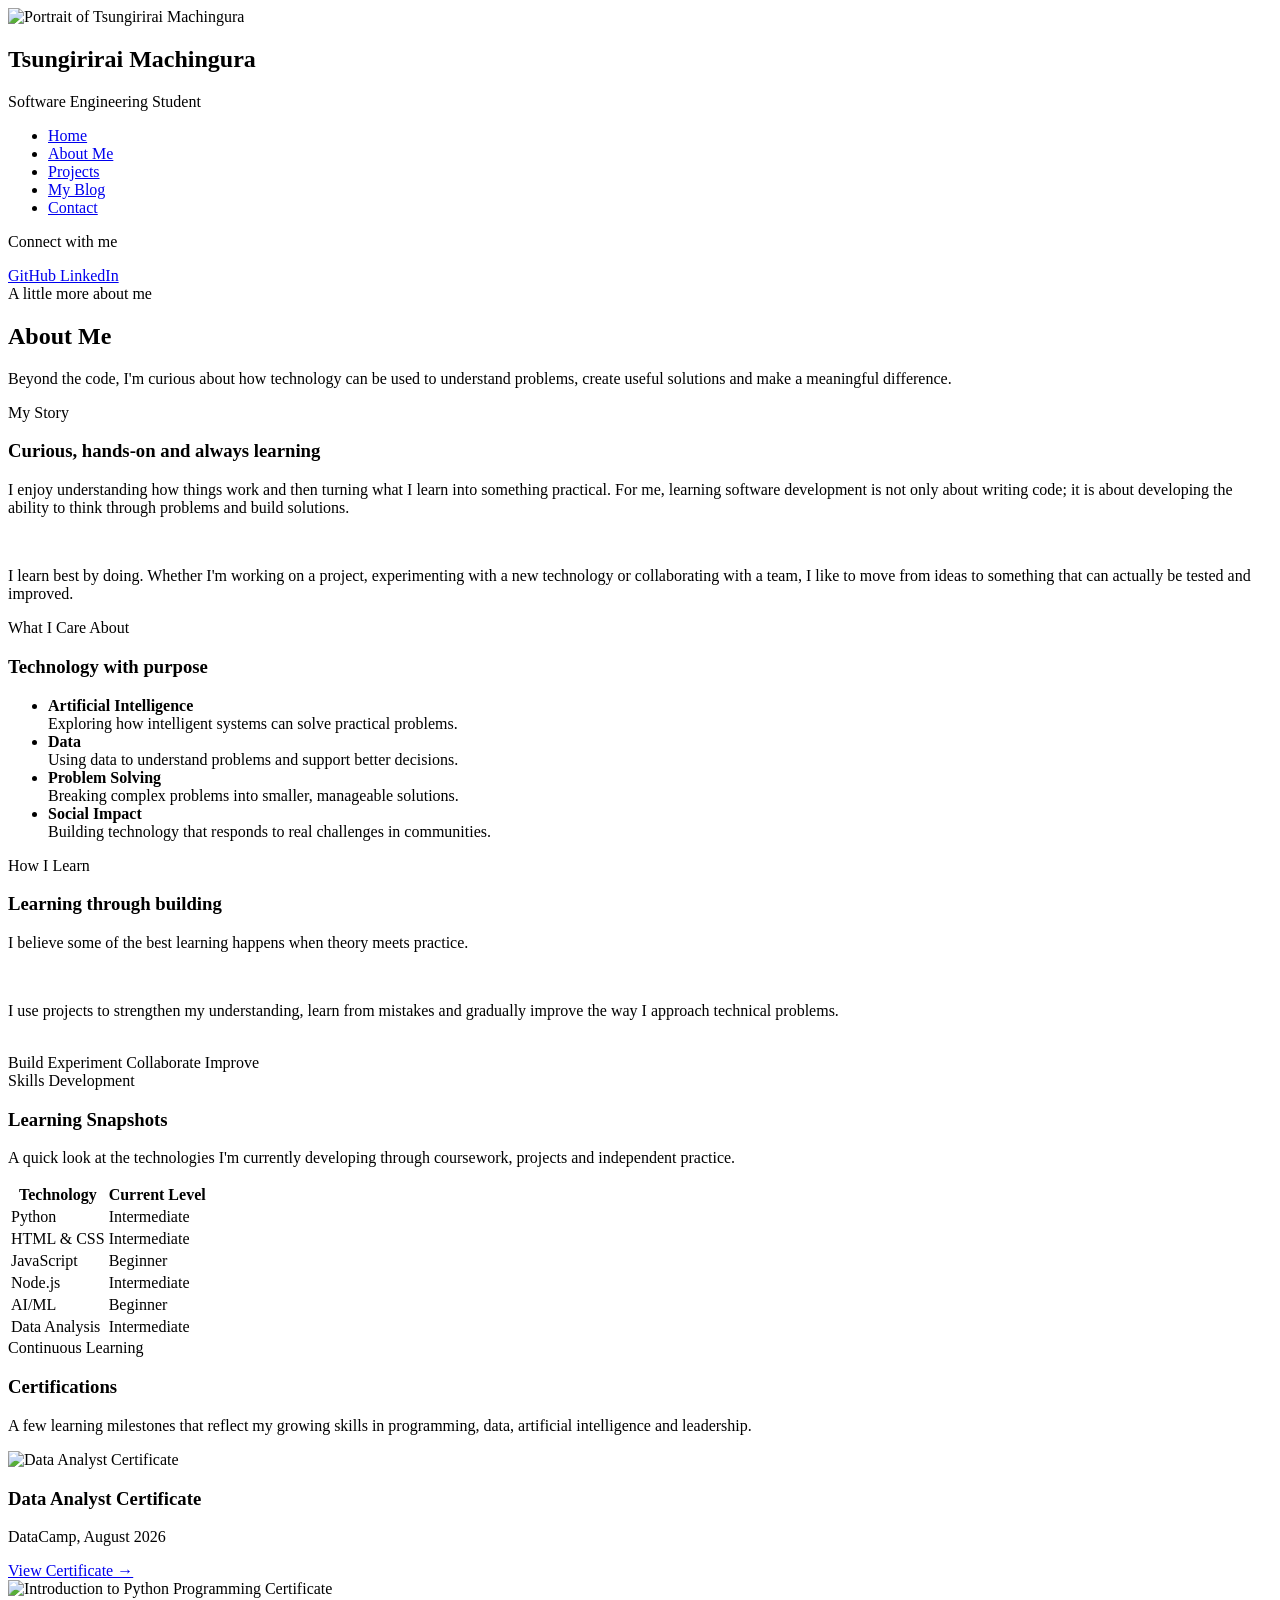
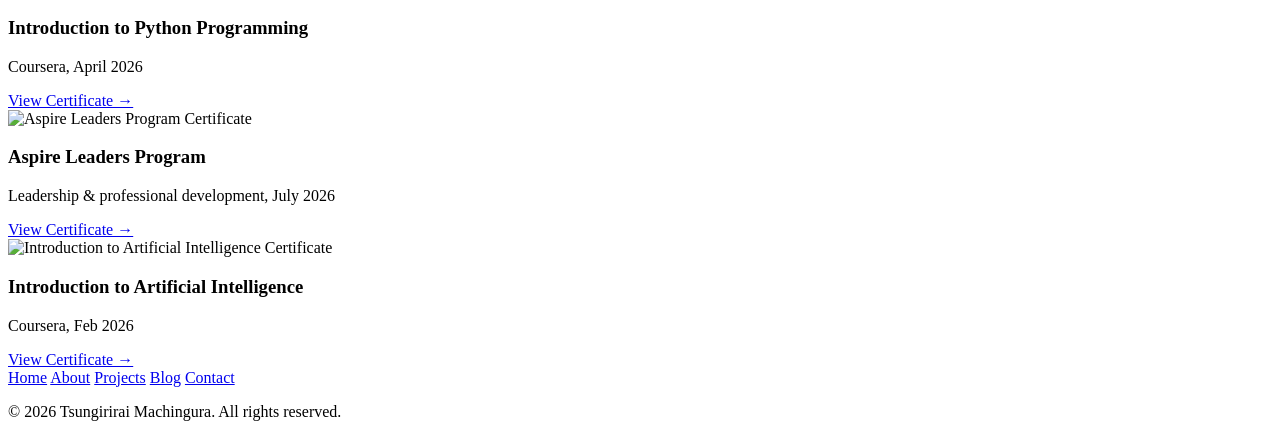
==== about.html @ 03c9eb41 "Add about page with skills and certifications" ====
<!DOCTYPE html>
<html lang="en">

<head>
    <meta charset="UTF-8">
    <meta name="viewport" content="width=device-width, initial-scale=1.0">

    <title>About Me | Tsungirirai Machingura</title>

    <link rel="stylesheet" href="styles.css">
</head>

<body>

    <div class="site-wrapper">

        <!-- ==============================
             SIDEBAR
             ============================== -->

        <aside class="sidebar">

            <div class="sidebar-profile">

                <img
                    src="my-pic.png"
                    alt="Portrait of Tsungirirai Machingura"
                    class="profile-image"
                >

                <h1>Tsungirirai Machingura</h1>

                <p>Software Engineering Student</p>

            </div>


            <nav class="sidebar-nav" aria-label="Main navigation">

                <ul>

                    <li>
                        <a href="index.html">
                            Home
                        </a>
                    </li>

                    <li>
                        <a href="about.html" class="active">
                            About Me
                        </a>
                    </li>

                    <li>
                        <a href="projects.html">
                            Projects
                        </a>
                    </li>

                    <li>
                        <a href="blog.html">
                            My Blog
                        </a>
                    </li>

                    <li>
                        <a href="contact.html">
                            Contact
                        </a>
                    </li>

                </ul>

            </nav>


            <div class="sidebar-social">

                <p>Connect with me</p>

                <div class="sidebar-social-links">

                    <a
                        href="https://github.com/tmachingur-code"
                        target="_blank"
                        rel="noopener noreferrer"
                    >
                        GitHub
                    </a>

                    <a
                        href="https://linkedin.com/in/tsungi"
                        target="_blank"
                        rel="noopener noreferrer"
                    >
                        LinkedIn
                    </a>

                </div>

            </div>

        </aside>


        <!-- ==============================
             MAIN CONTENT
             ============================== -->

        <main class="main-content">


            <!-- Page Header -->

            <header class="page-header">

                <span class="eyebrow">
                    A little more about me
                </span>

                <h2>
                    About Me
                </h2>

                <p>
                    Beyond the code, I'm curious about how technology can
                    be used to understand problems, create useful solutions
                    and make a meaningful difference.
                </p>

            </header>


            <!-- ==============================
                 MY STORY
                 ============================== -->

            <section class="card">

                <span class="eyebrow">
                    My Story
                </span>

                <h3>
                    Curious, hands-on and always learning
                </h3>

                <p>
                    I enjoy understanding how things work and then turning
                    what I learn into something practical. For me, learning
                    software development is not only about writing code;
                    it is about developing the ability to think through
                    problems and build solutions.
                </p>

                <br>

                <p>
                    I learn best by doing. Whether I'm working on a project,
                    experimenting with a new technology or collaborating with
                    a team, I like to move from ideas to something that can
                    actually be tested and improved.
                </p>

            </section>


            <!-- ==============================
                 WHAT I CARE ABOUT
                 ============================== -->

            <section class="about-grid">

                <article class="card">

                    <span class="eyebrow">
                        What I Care About
                    </span>

                    <h3>
                        Technology with purpose
                    </h3>

                    <ul class="info-list">

                        <li>
                            <strong>Artificial Intelligence</strong><br>
                            Exploring how intelligent systems can solve
                            practical problems.
                        </li>

                        <li>
                            <strong>Data</strong><br>
                            Using data to understand problems and support
                            better decisions.
                        </li>

                        <li>
                            <strong>Problem Solving</strong><br>
                            Breaking complex problems into smaller,
                            manageable solutions.
                        </li>

                        <li>
                            <strong>Social Impact</strong><br>
                            Building technology that responds to real
                            challenges in communities.
                        </li>

                    </ul>

                </article>


                <article class="card">

                    <span class="eyebrow">
                        How I Learn
                    </span>

                    <h3>
                        Learning through building
                    </h3>

                    <p>
                        I believe some of the best learning happens when
                        theory meets practice.
                    </p>

                    <br>

                    <p>
                        I use projects to strengthen my understanding,
                        learn from mistakes and gradually improve the way
                        I approach technical problems.
                    </p>

                    <br>

                    <div class="tags">

                        <span class="tag">Build</span>

                        <span class="tag">Experiment</span>

                        <span class="tag">Collaborate</span>

                        <span class="tag">Improve</span>

                    </div>

                </article>

            </section>


            <!-- ==============================
                 LEARNING SNAPSHOTS
                 ============================== -->

            <section class="card">

                <span class="eyebrow">
                    Skills Development
                </span>

                <h3>
                    Learning Snapshots
                </h3>

                <p>
                    A quick look at the technologies I'm currently developing
                    through coursework, projects and independent practice.
                </p>


                <div class="table-container">

                    <table class="learning-table">

                        <thead>

                            <tr>
                                <th>Technology</th>
                                <th>Current Level</th>
                            </tr>

                        </thead>

                        <tbody>

                            <tr>
                                <td>Python</td>
                                <td>Intermediate</td>
                            </tr>

                            <tr>
                                <td>HTML &amp; CSS</td>
                                <td>Intermediate</td>
                            </tr>

                            <tr>
                                <td>JavaScript</td>
                                <td>Beginner</td>
                            </tr>

                            <tr>
                                <td>Node.js</td>
                                <td>Intermediate</td>
                            </tr>

                            <tr>
                                <td>AI/ML</td>
                                <td>Beginner</td>
                            </tr>

                            <tr>
                                <td>Data Analysis</td>
                                <td>Intermediate</td>
                            </tr>

                        </tbody>

                    </table>

                </div>

            </section>


        <!-- ==============================
     CERTIFICATIONS
     ============================== -->

<section class="card">

    <span class="eyebrow">
        Continuous Learning
    </span>

    <h3>
        Certifications
    </h3>

    <p>
        A few learning milestones that reflect my growing skills in
        programming, data, artificial intelligence and leadership.
    </p>


    <div class="certifications-grid">

        <!-- Data Analyst -->

        <article class="certificate-card">

            <img
                src="Data Analyst Certificate.png"
                alt="Data Analyst Certificate"
            >

            <h3>
                Data Analyst Certificate

            </h3>

            <p>
                DataCamp, August 2026
            </p>

            <a
                href="https://www.datacamp.com/certificate/DA0021271929819"
                target="_blank"
                rel="noopener noreferrer"
                class="read-more"
            >
                View Certificate →
            </a>

        </article>


        <!-- Introduction to Python -->

        <article class="certificate-card">

            <img
                src="Introduction to Python Programming Certificate.jpeg"
                alt="Introduction to Python Programming Certificate"
            >

            <h3>
                Introduction to Python Programming
            </h3>

            <p>
                Coursera, April 2026
            </p>

            <a
                href="https://www.coursera.org/account/accomplishments/verify/ULHVBIJPBV5K"
                target="_blank"
                rel="noopener noreferrer"
                class="read-more"
            >
                View Certificate →
            </a>

        </article>


        <!-- Aspire Leaders -->

        <article class="certificate-card">

            <img
                src="Aspires Program.png"
                alt="Aspire Leaders Program Certificate"
            >

            <h3>
                Aspire Leaders Program
            </h3>

            <p>
                Leadership & professional development, July 2026
            </p>

            <a
                href="https://engage.aspireleaders.org/share/certificate/did:rcw:d58cf51b-48fa-4546-bd51-7299dd42c389"
                target="_blank"
                rel="noopener noreferrer"
                class="read-more"
            >
                View Certificate →
            </a>

        </article>


        <!-- Introduction to AI -->

        <article class="certificate-card">

            <img
                src="Intro to AI.jpeg"
                alt="Introduction to Artificial Intelligence Certificate"
            >

            <h3>
                Introduction to Artificial Intelligence
            </h3>

            <p>
                Coursera, Feb 2026
            </p>

            <a
                href="https://www.coursera.org/account/accomplishments/verify/JUAE1TQKETU9"
                target="_blank"
                rel="noopener noreferrer"
                class="read-more"
            >
                View Certificate →
            </a>

        </article>

    </div>

</section>


            <!-- ==============================
                 FOOTER
                 ============================== -->

            <footer class="footer">

                <div class="footer-links">

                    <a href="index.html">Home</a>

                    <a href="about.html">About</a>

                    <a href="projects.html">Projects</a>

                    <a href="blog.html">Blog</a>

                    <a href="contact.html">Contact</a>

                </div>

                <p>
                    &copy; 2026 Tsungirirai Machingura.
                    All rights reserved.
                </p>

            </footer>

        </main>

    </div>

</body>

</html>
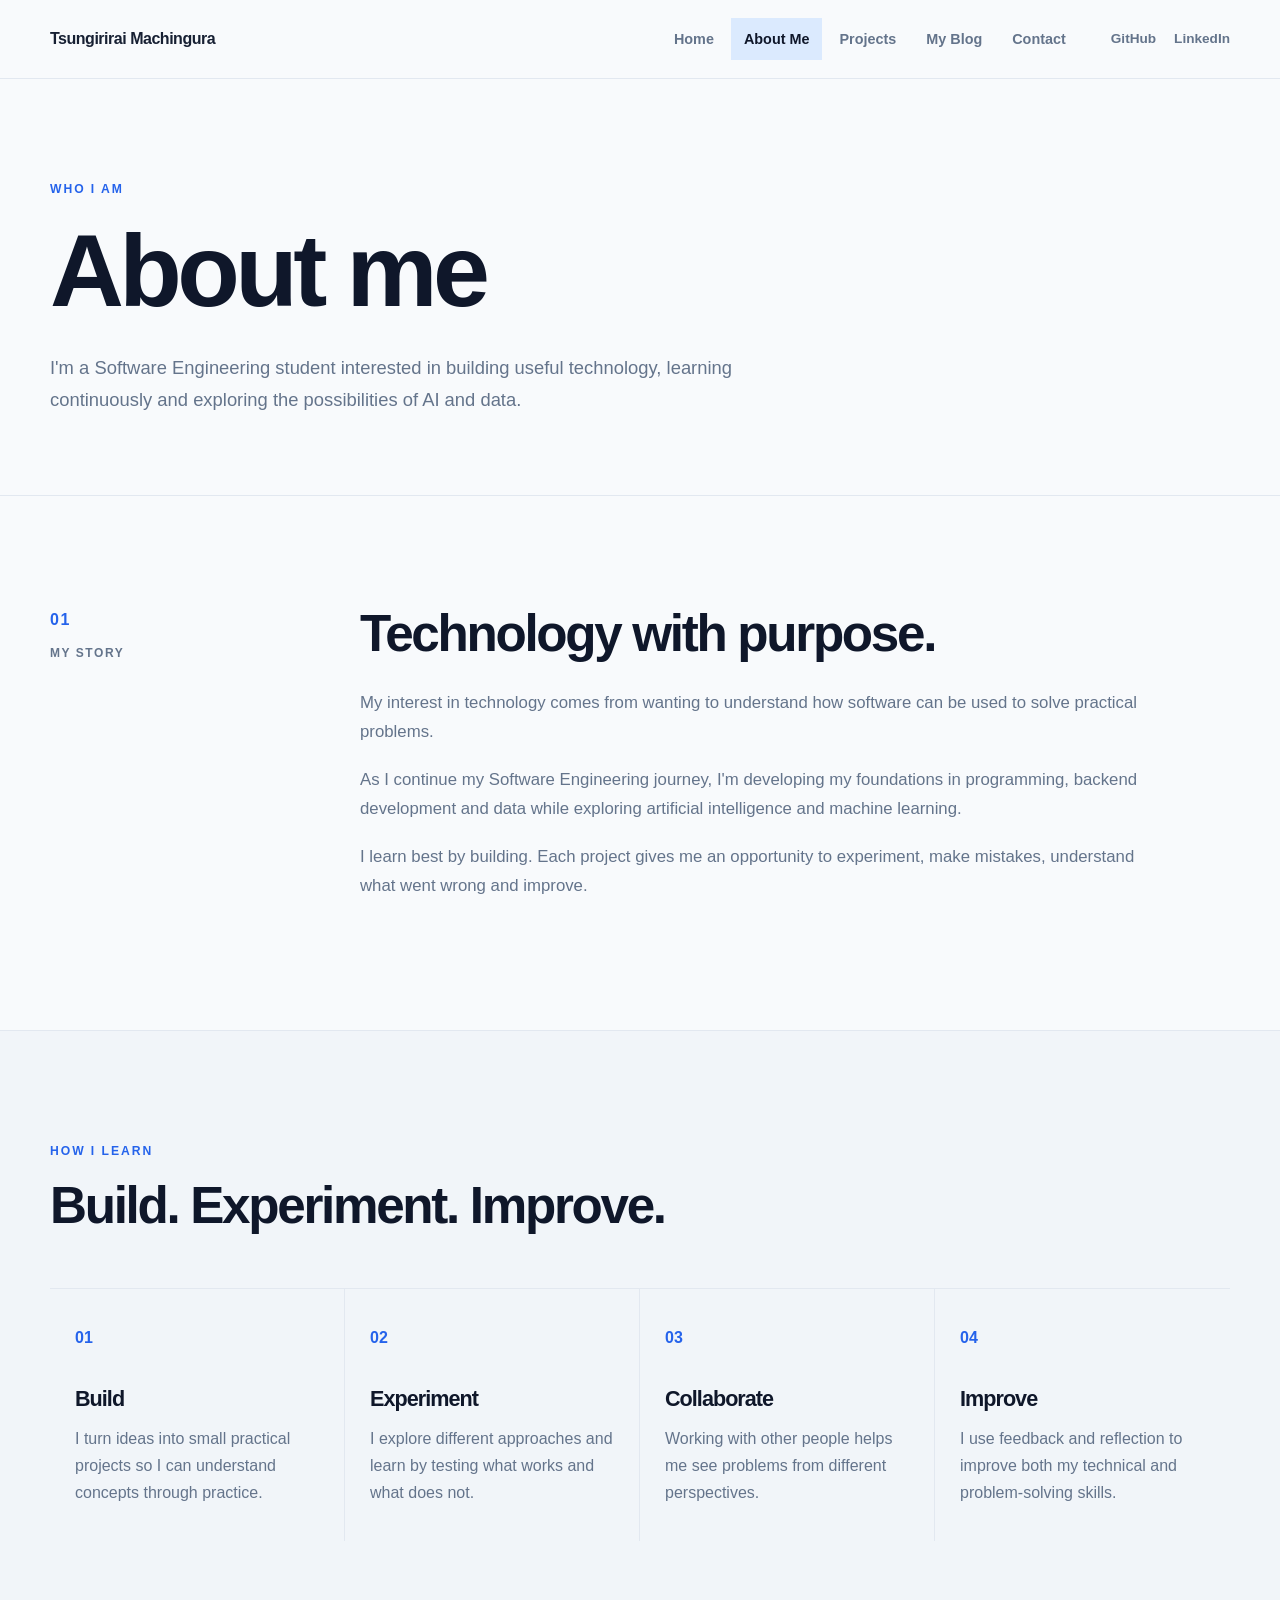
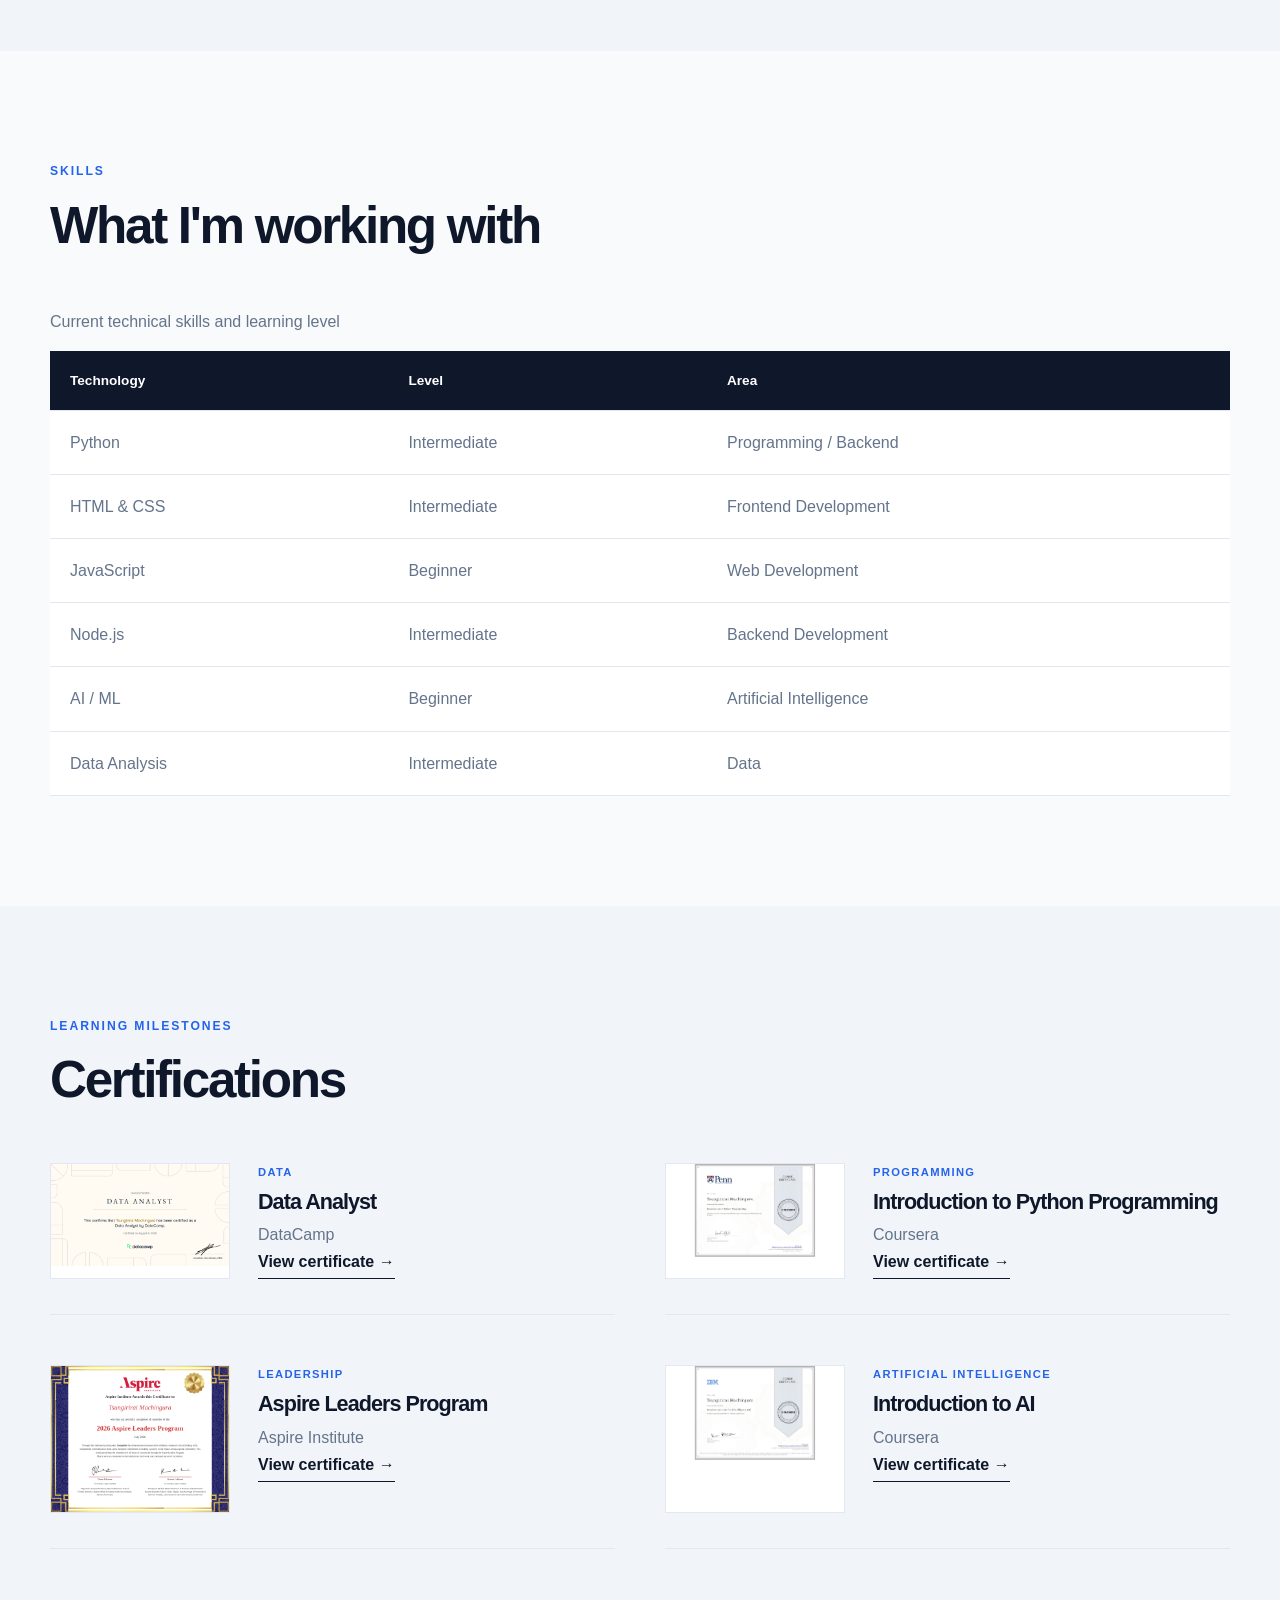
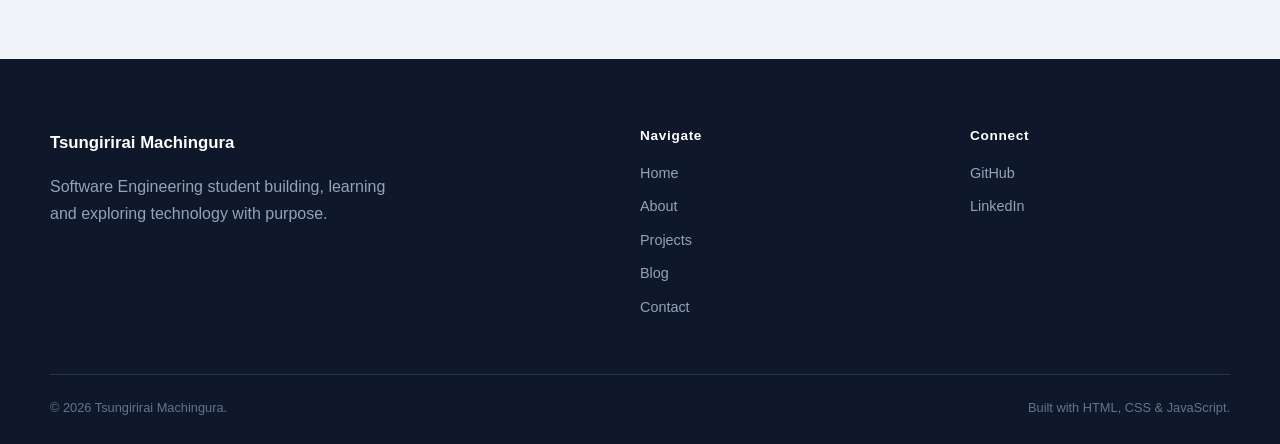
==== commit 54b953b9: "Polish portfolio design and user experience" ====
--- a/about.html
+++ b/about.html
@@ -1,84 +1,573 @@
 <!DOCTYPE html>
 <html lang="en">
-
 <head>
+
     <meta charset="UTF-8">
-    <meta name="viewport" content="width=device-width, initial-scale=1.0">
+
+    <meta
+        name="viewport"
+        content="width=device-width, initial-scale=1.0"
+    >
+
+    <meta
+        name="description"
+        content="Learn about Tsungirirai Machingura, his software engineering journey, skills, interests and certifications."
+    >
 
     <title>About Me | Tsungirirai Machingura</title>
 
     <link rel="stylesheet" href="styles.css">
+    <script src="script.js" defer></script>
+
 </head>
 
 <body>
 
-    <div class="site-wrapper">
-
-        <!-- ==============================
-             SIDEBAR
-             ============================== -->
-
-        <aside class="sidebar">
-
-            <div class="sidebar-profile">
-
-                <img
-                    src="my-pic.png"
-                    alt="Portrait of Tsungirirai Machingura"
-                    class="profile-image"
+    <a class="skip-link" href="#main-content">
+        Skip to content
+    </a>
+
+
+    <header class="site-header">
+
+        <div class="nav-container">
+
+            <a class="brand" href="index.html">
+                Tsungirirai Machingura
+            </a>
+
+            <button
+                class="nav-toggle"
+                type="button"
+                aria-label="Open navigation"
+                aria-expanded="false"
+                aria-controls="main-nav"
+            >
+                <span></span>
+                <span></span>
+                <span></span>
+            </button>
+
+            <nav class="main-nav" id="main-nav">
+
+                <a href="index.html">Home</a>
+
+                <a
+                    class="active"
+                    href="about.html"
+                    aria-current="page"
                 >
-
-                <h1>Tsungirirai Machingura</h1>
-
-                <p>Software Engineering Student</p>
-
-            </div>
-
-
-            <nav class="sidebar-nav" aria-label="Main navigation">
-
-                <ul>
-
-                    <li>
-                        <a href="index.html">
-                            Home
-                        </a>
-                    </li>
-
-                    <li>
-                        <a href="about.html" class="active">
-                            About Me
-                        </a>
-                    </li>
-
-                    <li>
-                        <a href="projects.html">
-                            Projects
-                        </a>
-                    </li>
-
-                    <li>
-                        <a href="blog.html">
-                            My Blog
-                        </a>
-                    </li>
-
-                    <li>
-                        <a href="contact.html">
-                            Contact
-                        </a>
-                    </li>
-
-                </ul>
+                    About Me
+                </a>
+
+                <a href="projects.html">Projects</a>
+
+                <a href="blog.html">My Blog</a>
+
+                <a href="contact.html">Contact</a>
 
             </nav>
 
-
-            <div class="sidebar-social">
-
-                <p>Connect with me</p>
-
-                <div class="sidebar-social-links">
+            <div class="social-nav">
+
+                <a
+                    href="https://github.com/tmachingur-code"
+                    target="_blank"
+                    rel="noopener noreferrer"
+                >
+                    GitHub
+                </a>
+
+                <a
+                    href="https://linkedin.com/in/tsungi"
+                    target="_blank"
+                    rel="noopener noreferrer"
+                >
+                    LinkedIn
+                </a>
+
+            </div>
+
+        </div>
+
+    </header>
+
+
+    <main id="main-content">
+
+
+        <section class="page-hero">
+
+            <div class="section-container">
+
+                <p class="eyebrow">
+                    WHO I AM
+                </p>
+
+                <h1>
+                    About me
+                </h1>
+
+                <p class="page-intro">
+                    I'm a Software Engineering student interested in
+                    building useful technology, learning continuously
+                    and exploring the possibilities of AI and data.
+                </p>
+
+            </div>
+
+        </section>
+
+
+        <section class="story-section">
+
+            <div class="section-container two-column">
+
+                <div class="section-label reveal">
+                    <span>01</span>
+                    MY STORY
+                </div>
+
+                <div class="story-content reveal">
+
+                    <h2>
+                        Technology with purpose.
+                    </h2>
+
+                    <p>
+                        My interest in technology comes from wanting to
+                        understand how software can be used to solve
+                        practical problems.
+                    </p>
+
+                    <p>
+                        As I continue my Software Engineering journey,
+                        I'm developing my foundations in programming,
+                        backend development and data while exploring
+                        artificial intelligence and machine learning.
+                    </p>
+
+                    <p>
+                        I learn best by building. Each project gives me
+                        an opportunity to experiment, make mistakes,
+                        understand what went wrong and improve.
+                    </p>
+
+                </div>
+
+            </div>
+
+        </section>
+
+
+        <section class="learning-section">
+
+            <div class="section-container">
+
+                <div class="section-heading reveal">
+
+                    <div>
+
+                        <p class="eyebrow">
+                            HOW I LEARN
+                        </p>
+
+                        <h2>
+                            Build. Experiment. Improve.
+                        </h2>
+
+                    </div>
+
+                </div>
+
+
+                <div class="learning-grid">
+
+                    <article class="learning-item reveal">
+
+                        <span>01</span>
+
+                        <h3>
+                            Build
+                        </h3>
+
+                        <p>
+                            I turn ideas into small practical projects
+                            so I can understand concepts through practice.
+                        </p>
+
+                    </article>
+
+
+                    <article class="learning-item reveal">
+
+                        <span>02</span>
+
+                        <h3>
+                            Experiment
+                        </h3>
+
+                        <p>
+                            I explore different approaches and learn
+                            by testing what works and what does not.
+                        </p>
+
+                    </article>
+
+
+                    <article class="learning-item reveal">
+
+                        <span>03</span>
+
+                        <h3>
+                            Collaborate
+                        </h3>
+
+                        <p>
+                            Working with other people helps me see
+                            problems from different perspectives.
+                        </p>
+
+                    </article>
+
+
+                    <article class="learning-item reveal">
+
+                        <span>04</span>
+
+                        <h3>
+                            Improve
+                        </h3>
+
+                        <p>
+                            I use feedback and reflection to improve
+                            both my technical and problem-solving skills.
+                        </p>
+
+                    </article>
+
+                </div>
+
+            </div>
+
+        </section>
+
+
+        <section class="skills-section">
+
+            <div class="section-container">
+
+                <div class="section-heading reveal">
+
+                    <div>
+
+                        <p class="eyebrow">
+                            SKILLS
+                        </p>
+
+                        <h2>
+                            What I'm working with
+                        </h2>
+
+                    </div>
+
+                </div>
+
+
+                <div class="skills-table-wrapper reveal">
+
+                    <table>
+
+                        <caption>
+                            Current technical skills and learning level
+                        </caption>
+
+                        <thead>
+
+                            <tr>
+                                <th scope="col">Technology</th>
+                                <th scope="col">Level</th>
+                                <th scope="col">Area</th>
+                            </tr>
+
+                        </thead>
+
+                        <tbody>
+
+                            <tr>
+                                <td>Python</td>
+                                <td>Intermediate</td>
+                                <td>Programming / Backend</td>
+                            </tr>
+
+                            <tr>
+                                <td>HTML &amp; CSS</td>
+                                <td>Intermediate</td>
+                                <td>Frontend Development</td>
+                            </tr>
+
+                            <tr>
+                                <td>JavaScript</td>
+                                <td>Beginner</td>
+                                <td>Web Development</td>
+                            </tr>
+
+                            <tr>
+                                <td>Node.js</td>
+                                <td>Intermediate</td>
+                                <td>Backend Development</td>
+                            </tr>
+
+                            <tr>
+                                <td>AI / ML</td>
+                                <td>Beginner</td>
+                                <td>Artificial Intelligence</td>
+                            </tr>
+
+                            <tr>
+                                <td>Data Analysis</td>
+                                <td>Intermediate</td>
+                                <td>Data</td>
+                            </tr>
+
+                        </tbody>
+
+                    </table>
+
+                </div>
+
+            </div>
+
+        </section>
+
+
+        <section class="certifications-section">
+
+            <div class="section-container">
+
+                <div class="section-heading reveal">
+
+                    <div>
+
+                        <p class="eyebrow">
+                            LEARNING MILESTONES
+                        </p>
+
+                        <h2>
+                            Certifications
+                        </h2>
+
+                    </div>
+
+                </div>
+
+
+                <div class="certifications-grid">
+
+
+                    <article class="certificate-item reveal">
+
+                        <div class="certificate-image">
+
+                            <img
+                                src="Data Analyst Certificate.png"
+                                alt="Data Analyst certificate"
+                                loading="lazy"
+                            >
+
+                        </div>
+
+                        <div class="certificate-content">
+
+                            <p class="certificate-type">
+                                DATA
+                            </p>
+
+                            <h3>
+                                Data Analyst
+                            </h3>
+
+                            <p>
+                                DataCamp
+                            </p>
+
+                            <a
+                                href="https://www.datacamp.com/certificate/DA0021271929819"
+                                target="_blank"
+                                rel="noopener noreferrer"
+                                class="text-link"
+                            >
+                                View certificate →
+                            </a>
+
+                        </div>
+
+                    </article>
+
+
+                    <article class="certificate-item reveal">
+
+                        <div class="certificate-image">
+
+                            <img
+                                src="Introduction to Python Programming Certificate.jpeg"
+                                alt="Introduction to Python Programming certificate"
+                                loading="lazy"
+                            >
+
+                        </div>
+
+                        <div class="certificate-content">
+
+                            <p class="certificate-type">
+                                PROGRAMMING
+                            </p>
+
+                            <h3>
+                                Introduction to Python Programming
+                            </h3>
+
+                            <p>
+                                Coursera
+                            </p>
+
+                            <a
+                                href="https://www.coursera.org/account/accomplishments/verify/ULHVBIJPBV5K"
+                                target="_blank"
+                                rel="noopener noreferrer"
+                                class="text-link"
+                            >
+                                View certificate →
+                            </a>
+
+                        </div>
+
+                    </article>
+
+
+                    <article class="certificate-item reveal">
+
+                        <div class="certificate-image">
+
+                            <img
+                                src="Aspires Program.png"
+                                alt="Aspire Leaders Program certificate"
+                                loading="lazy"
+                            >
+
+                        </div>
+
+                        <div class="certificate-content">
+
+                            <p class="certificate-type">
+                                LEADERSHIP
+                            </p>
+
+                            <h3>
+                                Aspire Leaders Program
+                            </h3>
+
+                            <p>
+                                Aspire Institute
+                            </p>
+
+                            <a
+                                href="https://engage.aspireleaders.org/share/certificate/did:rcw:d58cf51b-48fa-4546-bd51-7299dd42c389"
+                                target="_blank"
+                                rel="noopener noreferrer"
+                                class="text-link"
+                            >
+                                View certificate →
+                            </a>
+
+                        </div>
+
+                    </article>
+
+
+                    <article class="certificate-item reveal">
+
+                        <div class="certificate-image">
+
+                            <img
+                                src="Intro to AI.jpeg"
+                                alt="Introduction to Artificial Intelligence certificate"
+                                loading="lazy"
+                            >
+
+                        </div>
+
+                        <div class="certificate-content">
+
+                            <p class="certificate-type">
+                                ARTIFICIAL INTELLIGENCE
+                            </p>
+
+                            <h3>
+                                Introduction to AI
+                            </h3>
+
+                            <p>
+                                Coursera
+                            </p>
+
+                            <a
+                                href="https://www.coursera.org/account/accomplishments/verify/JUAE1TQKETU9"
+                                target="_blank"
+                                rel="noopener noreferrer"
+                                class="text-link"
+                            >
+                                View certificate →
+                            </a>
+
+                        </div>
+
+                    </article>
+
+                </div>
+
+            </div>
+
+        </section>
+
+
+    </main>
+
+
+    <footer class="site-footer">
+
+        <div class="footer-container">
+
+            <div class="footer-main">
+
+                <div>
+
+                    <a class="footer-brand" href="index.html">
+                        Tsungirirai Machingura
+                    </a>
+
+                    <p>
+                        Software Engineering student building,
+                        learning and exploring technology with purpose.
+                    </p>
+
+                </div>
+
+                <div class="footer-column">
+
+                    <h3>Navigate</h3>
+
+                    <a href="index.html">Home</a>
+                    <a href="about.html">About</a>
+                    <a href="projects.html">Projects</a>
+                    <a href="blog.html">Blog</a>
+                    <a href="contact.html">Contact</a>
+
+                </div>
+
+                <div class="footer-column">
+
+                    <h3>Connect</h3>
 
                     <a
                         href="https://github.com/tmachingur-code"
@@ -100,408 +589,22 @@
 
             </div>
 
-        </aside>
-
-
-        <!-- ==============================
-             MAIN CONTENT
-             ============================== -->
-
-        <main class="main-content">
-
-
-            <!-- Page Header -->
-
-            <header class="page-header">
-
-                <span class="eyebrow">
-                    A little more about me
-                </span>
-
-                <h2>
-                    About Me
-                </h2>
+            <div class="footer-bottom">
 
                 <p>
-                    Beyond the code, I'm curious about how technology can
-                    be used to understand problems, create useful solutions
-                    and make a meaningful difference.
+                    &copy; <span class="current-year"></span>
+                    Tsungirirai Machingura.
                 </p>
 
-            </header>
-
-
-            <!-- ==============================
-                 MY STORY
-                 ============================== -->
-
-            <section class="card">
-
-                <span class="eyebrow">
-                    My Story
-                </span>
-
-                <h3>
-                    Curious, hands-on and always learning
-                </h3>
-
                 <p>
-                    I enjoy understanding how things work and then turning
-                    what I learn into something practical. For me, learning
-                    software development is not only about writing code;
-                    it is about developing the ability to think through
-                    problems and build solutions.
+                    Built with HTML, CSS &amp; JavaScript.
                 </p>
 
-                <br>
-
-                <p>
-                    I learn best by doing. Whether I'm working on a project,
-                    experimenting with a new technology or collaborating with
-                    a team, I like to move from ideas to something that can
-                    actually be tested and improved.
-                </p>
-
-            </section>
-
-
-            <!-- ==============================
-                 WHAT I CARE ABOUT
-                 ============================== -->
-
-            <section class="about-grid">
-
-                <article class="card">
-
-                    <span class="eyebrow">
-                        What I Care About
-                    </span>
-
-                    <h3>
-                        Technology with purpose
-                    </h3>
-
-                    <ul class="info-list">
-
-                        <li>
-                            <strong>Artificial Intelligence</strong><br>
-                            Exploring how intelligent systems can solve
-                            practical problems.
-                        </li>
-
-                        <li>
-                            <strong>Data</strong><br>
-                            Using data to understand problems and support
-                            better decisions.
-                        </li>
-
-                        <li>
-                            <strong>Problem Solving</strong><br>
-                            Breaking complex problems into smaller,
-                            manageable solutions.
-                        </li>
-
-                        <li>
-                            <strong>Social Impact</strong><br>
-                            Building technology that responds to real
-                            challenges in communities.
-                        </li>
-
-                    </ul>
-
-                </article>
-
-
-                <article class="card">
-
-                    <span class="eyebrow">
-                        How I Learn
-                    </span>
-
-                    <h3>
-                        Learning through building
-                    </h3>
-
-                    <p>
-                        I believe some of the best learning happens when
-                        theory meets practice.
-                    </p>
-
-                    <br>
-
-                    <p>
-                        I use projects to strengthen my understanding,
-                        learn from mistakes and gradually improve the way
-                        I approach technical problems.
-                    </p>
-
-                    <br>
-
-                    <div class="tags">
-
-                        <span class="tag">Build</span>
-
-                        <span class="tag">Experiment</span>
-
-                        <span class="tag">Collaborate</span>
-
-                        <span class="tag">Improve</span>
-
-                    </div>
-
-                </article>
-
-            </section>
-
-
-            <!-- ==============================
-                 LEARNING SNAPSHOTS
-                 ============================== -->
-
-            <section class="card">
-
-                <span class="eyebrow">
-                    Skills Development
-                </span>
-
-                <h3>
-                    Learning Snapshots
-                </h3>
-
-                <p>
-                    A quick look at the technologies I'm currently developing
-                    through coursework, projects and independent practice.
-                </p>
-
-
-                <div class="table-container">
-
-                    <table class="learning-table">
-
-                        <thead>
-
-                            <tr>
-                                <th>Technology</th>
-                                <th>Current Level</th>
-                            </tr>
-
-                        </thead>
-
-                        <tbody>
-
-                            <tr>
-                                <td>Python</td>
-                                <td>Intermediate</td>
-                            </tr>
-
-                            <tr>
-                                <td>HTML &amp; CSS</td>
-                                <td>Intermediate</td>
-                            </tr>
-
-                            <tr>
-                                <td>JavaScript</td>
-                                <td>Beginner</td>
-                            </tr>
-
-                            <tr>
-                                <td>Node.js</td>
-                                <td>Intermediate</td>
-                            </tr>
-
-                            <tr>
-                                <td>AI/ML</td>
-                                <td>Beginner</td>
-                            </tr>
-
-                            <tr>
-                                <td>Data Analysis</td>
-                                <td>Intermediate</td>
-                            </tr>
-
-                        </tbody>
-
-                    </table>
-
-                </div>
-
-            </section>
-
-
-        <!-- ==============================
-     CERTIFICATIONS
-     ============================== -->
-
-<section class="card">
-
-    <span class="eyebrow">
-        Continuous Learning
-    </span>
-
-    <h3>
-        Certifications
-    </h3>
-
-    <p>
-        A few learning milestones that reflect my growing skills in
-        programming, data, artificial intelligence and leadership.
-    </p>
-
-
-    <div class="certifications-grid">
-
-        <!-- Data Analyst -->
-
-        <article class="certificate-card">
-
-            <img
-                src="Data Analyst Certificate.png"
-                alt="Data Analyst Certificate"
-            >
-
-            <h3>
-                Data Analyst Certificate
-
-            </h3>
-
-            <p>
-                DataCamp, August 2026
-            </p>
-
-            <a
-                href="https://www.datacamp.com/certificate/DA0021271929819"
-                target="_blank"
-                rel="noopener noreferrer"
-                class="read-more"
-            >
-                View Certificate →
-            </a>
-
-        </article>
-
-
-        <!-- Introduction to Python -->
-
-        <article class="certificate-card">
-
-            <img
-                src="Introduction to Python Programming Certificate.jpeg"
-                alt="Introduction to Python Programming Certificate"
-            >
-
-            <h3>
-                Introduction to Python Programming
-            </h3>
-
-            <p>
-                Coursera, April 2026
-            </p>
-
-            <a
-                href="https://www.coursera.org/account/accomplishments/verify/ULHVBIJPBV5K"
-                target="_blank"
-                rel="noopener noreferrer"
-                class="read-more"
-            >
-                View Certificate →
-            </a>
-
-        </article>
-
-
-        <!-- Aspire Leaders -->
-
-        <article class="certificate-card">
-
-            <img
-                src="Aspires Program.png"
-                alt="Aspire Leaders Program Certificate"
-            >
-
-            <h3>
-                Aspire Leaders Program
-            </h3>
-
-            <p>
-                Leadership & professional development, July 2026
-            </p>
-
-            <a
-                href="https://engage.aspireleaders.org/share/certificate/did:rcw:d58cf51b-48fa-4546-bd51-7299dd42c389"
-                target="_blank"
-                rel="noopener noreferrer"
-                class="read-more"
-            >
-                View Certificate →
-            </a>
-
-        </article>
-
-
-        <!-- Introduction to AI -->
-
-        <article class="certificate-card">
-
-            <img
-                src="Intro to AI.jpeg"
-                alt="Introduction to Artificial Intelligence Certificate"
-            >
-
-            <h3>
-                Introduction to Artificial Intelligence
-            </h3>
-
-            <p>
-                Coursera, Feb 2026
-            </p>
-
-            <a
-                href="https://www.coursera.org/account/accomplishments/verify/JUAE1TQKETU9"
-                target="_blank"
-                rel="noopener noreferrer"
-                class="read-more"
-            >
-                View Certificate →
-            </a>
-
-        </article>
-
-    </div>
-
-</section>
-
-
-            <!-- ==============================
-                 FOOTER
-                 ============================== -->
-
-            <footer class="footer">
-
-                <div class="footer-links">
-
-                    <a href="index.html">Home</a>
-
-                    <a href="about.html">About</a>
-
-                    <a href="projects.html">Projects</a>
-
-                    <a href="blog.html">Blog</a>
-
-                    <a href="contact.html">Contact</a>
-
-                </div>
-
-                <p>
-                    &copy; 2026 Tsungirirai Machingura.
-                    All rights reserved.
-                </p>
-
-            </footer>
-
-        </main>
-
-    </div>
+            </div>
+
+        </div>
+
+    </footer>
 
 </body>
-
 </html>
--- a/styles.css
+++ b/styles.css
@@ -0,0 +1,2362 @@
+/* =========================================================
+   TSUNGIRIRAI MACHINGURA
+   PERSONAL PORTFOLIO
+   New visual system
+   ========================================================= */
+
+
+/* =========================================================
+   1. VARIABLES
+   ========================================================= */
+
+:root {
+
+    --background: #f8fafc;
+    --surface: #ffffff;
+    --surface-soft: #f1f5f9;
+
+    --navy: #0f172a;
+    --navy-light: #172033;
+
+    --blue: #2563eb;
+    --blue-dark: #1d4ed8;
+    --blue-light: #dbeafe;
+
+    --violet: #7c3aed;
+    --violet-light: #ede9fe;
+
+    --text: #172033;
+    --text-light: #64748b;
+
+    --border: #e2e8f0;
+    --border-dark: #cbd5e1;
+
+    --white: #ffffff;
+
+    --max-width: 1180px;
+
+    --shadow:
+        0 10px 30px rgba(15, 23, 42, 0.07);
+
+    --transition:
+        180ms ease;
+
+}
+
+
+/* =========================================================
+   2. RESET
+   ========================================================= */
+
+* {
+    margin: 0;
+    padding: 0;
+    box-sizing: border-box;
+}
+
+
+html {
+    scroll-behavior: smooth;
+}
+
+
+body {
+
+    font-family:
+        Inter,
+        "Segoe UI",
+        Arial,
+        Helvetica,
+        sans-serif;
+
+    background: var(--background);
+
+    color: var(--text);
+
+    line-height: 1.7;
+
+    overflow-x: hidden;
+
+}
+
+
+img {
+    max-width: 100%;
+}
+
+
+a {
+    color: inherit;
+    text-decoration: none;
+}
+
+
+button,
+input,
+textarea {
+    font: inherit;
+}
+
+
+/* =========================================================
+   3. ACCESSIBILITY
+   ========================================================= */
+
+.skip-link {
+
+    position: fixed;
+
+    top: -100px;
+    left: 20px;
+
+    background: var(--navy);
+    color: var(--white);
+
+    padding: 10px 16px;
+
+    z-index: 9999;
+
+}
+
+
+.skip-link:focus {
+    top: 20px;
+}
+
+
+:focus-visible {
+
+    outline: 3px solid var(--blue);
+
+    outline-offset: 4px;
+
+}
+
+
+/* =========================================================
+   4. CONTAINERS
+   ========================================================= */
+
+.section-container,
+.nav-container,
+.footer-container {
+
+    width: min(
+        calc(100% - 48px),
+        var(--max-width)
+    );
+
+    margin-inline: auto;
+
+}
+
+
+/* =========================================================
+   5. HEADER
+   ========================================================= */
+
+.site-header {
+
+    position: sticky;
+
+    top: 0;
+
+    z-index: 1000;
+
+    background: rgba(248, 250, 252, 0.94);
+
+    border-bottom: 1px solid var(--border);
+
+    backdrop-filter: blur(12px);
+
+}
+
+
+.nav-container {
+
+    min-height: 78px;
+
+    display: flex;
+
+    align-items: center;
+
+    gap: 32px;
+
+}
+
+
+.brand {
+
+    font-size: 1rem;
+
+    font-weight: 800;
+
+    letter-spacing: -0.03em;
+
+    white-space: nowrap;
+
+}
+
+
+.main-nav {
+
+    display: flex;
+
+    align-items: center;
+
+    justify-content: center;
+
+    gap: 4px;
+
+    margin-left: auto;
+
+}
+
+
+.main-nav a {
+
+    padding: 9px 13px;
+
+    color: var(--text-light);
+
+    font-size: 0.9rem;
+
+    font-weight: 600;
+
+    transition:
+        color var(--transition),
+        background var(--transition);
+
+}
+
+
+.main-nav a:hover,
+.main-nav a.active {
+
+    color: var(--navy);
+
+    background: var(--blue-light);
+
+}
+
+
+.social-nav {
+
+    display: flex;
+
+    gap: 18px;
+
+}
+
+
+.social-nav a {
+
+    font-size: 0.85rem;
+
+    font-weight: 700;
+
+    color: var(--text-light);
+
+}
+
+
+.social-nav a:hover {
+
+    color: var(--blue);
+
+}
+
+
+.nav-toggle {
+
+    display: none;
+
+    border: 0;
+
+    background: transparent;
+
+    cursor: pointer;
+
+    padding: 8px;
+
+}
+
+
+.nav-toggle span {
+
+    display: block;
+
+    width: 24px;
+
+    height: 2px;
+
+    margin: 5px;
+
+    background: var(--navy);
+
+}
+
+
+/* =========================================================
+   6. TYPOGRAPHY
+   ========================================================= */
+
+.eyebrow {
+
+    margin-bottom: 16px;
+
+    color: var(--blue);
+
+    font-size: 0.76rem;
+
+    font-weight: 800;
+
+    letter-spacing: 0.16em;
+
+}
+
+
+h1,
+h2,
+h3 {
+
+    color: var(--navy);
+
+    line-height: 1.08;
+
+    letter-spacing: -0.045em;
+
+}
+
+
+h1 {
+
+    font-size: clamp(
+        3.5rem,
+        8vw,
+        7rem
+    );
+
+}
+
+
+h2 {
+
+    font-size: clamp(
+        2rem,
+        4vw,
+        3.5rem
+    );
+
+}
+
+
+h3 {
+
+    font-size: 1.35rem;
+
+}
+
+
+p {
+
+    color: var(--text-light);
+
+}
+
+
+/* =========================================================
+   7. BUTTONS
+   ========================================================= */
+
+.button {
+
+    display: inline-flex;
+
+    align-items: center;
+
+    justify-content: center;
+
+    gap: 12px;
+
+    min-height: 50px;
+
+    padding: 0 22px;
+
+    border: 1px solid transparent;
+
+    font-weight: 700;
+
+    font-size: 0.92rem;
+
+    cursor: pointer;
+
+    transition:
+        transform var(--transition),
+        background var(--transition),
+        border-color var(--transition);
+
+}
+
+
+.button:hover {
+
+    transform: translateY(-2px);
+
+}
+
+
+.button-primary {
+
+    background: var(--blue);
+
+    color: var(--white);
+
+}
+
+
+.button-primary:hover {
+
+    background: var(--blue-dark);
+
+}
+
+
+.button-secondary {
+
+    border-color: var(--border-dark);
+
+    color: var(--navy);
+
+    background: transparent;
+
+}
+
+
+.button-secondary:hover {
+
+    background: var(--surface);
+
+}
+
+
+.button-light {
+
+    background: var(--white);
+
+    color: var(--navy);
+
+}
+
+
+/* =========================================================
+   8. HERO
+   ========================================================= */
+
+.hero-section {
+
+    padding:
+        110px
+        0
+        120px;
+
+    border-bottom: 1px solid var(--border);
+
+}
+
+
+.hero-container {
+
+    width: min(
+        calc(100% - 48px),
+        var(--max-width)
+    );
+
+    margin-inline: auto;
+
+    display: grid;
+
+    grid-template-columns:
+        minmax(0, 1.2fr)
+        minmax(300px, 0.8fr);
+
+    gap: 80px;
+
+    align-items: center;
+
+}
+
+
+.hero-content h1 span {
+
+    color: var(--blue);
+
+}
+
+
+.hero-description {
+
+    max-width: 650px;
+
+    margin:
+        28px
+        0;
+
+    font-size: 1.2rem;
+
+    line-height: 1.8;
+
+}
+
+
+.hero-tags {
+
+    display: flex;
+
+    flex-wrap: wrap;
+
+    gap: 8px;
+
+    margin-bottom: 32px;
+
+}
+
+
+.hero-tags span,
+.skill-list span,
+.filter-list span,
+.tag-list span {
+
+    display: inline-flex;
+
+    padding:
+        6px
+        10px;
+
+    border: 1px solid var(--border);
+
+    background: var(--surface);
+
+    color: var(--text-light);
+
+    font-size: 0.78rem;
+
+    font-weight: 700;
+
+}
+
+
+.hero-actions {
+
+    display: flex;
+
+    flex-wrap: wrap;
+
+    gap: 12px;
+
+}
+
+
+.hero-image {
+
+    position: relative;
+
+    max-width: 400px;
+
+    justify-self: end;
+
+}
+
+
+.hero-image img {
+
+    display: block;
+
+    width: 100%;
+
+    aspect-ratio: 1;
+
+    object-fit: cover;
+
+    border-radius: 50%;
+
+    border: 10px solid var(--white);
+
+    box-shadow:
+        0 0 0 1px var(--border),
+        0 20px 60px rgba(15, 23, 42, 0.12);
+
+}
+
+
+.image-label {
+
+    margin-bottom: 14px;
+
+    color: var(--text-light);
+
+    font-size: 0.72rem;
+
+    font-weight: 800;
+
+    letter-spacing: 0.14em;
+
+}
+
+
+.image-caption {
+
+    display: flex;
+
+    justify-content: space-between;
+
+    margin-top: 16px;
+
+    padding-top: 14px;
+
+    border-top: 1px solid var(--border);
+
+    font-size: 0.82rem;
+
+    font-weight: 700;
+
+}
+
+
+.image-caption span {
+
+    color: var(--blue);
+
+}
+
+
+/* =========================================================
+   9. GENERAL SECTIONS
+   ========================================================= */
+
+.intro-section,
+.work-section,
+.focus-section,
+.story-section,
+.learning-section,
+.skills-section,
+.certifications-section,
+.projects-section,
+.blog-section,
+.contact-section {
+
+    padding: 110px 0;
+
+}
+
+
+.section-heading {
+
+    display: flex;
+
+    justify-content: space-between;
+
+    align-items: end;
+
+    gap: 40px;
+
+    margin-bottom: 55px;
+
+}
+
+
+.section-label {
+
+    color: var(--text-light);
+
+    font-size: 0.75rem;
+
+    font-weight: 800;
+
+    letter-spacing: 0.13em;
+
+}
+
+
+.section-label span {
+
+    display: block;
+
+    margin-bottom: 10px;
+
+    color: var(--blue);
+
+    font-size: 1rem;
+
+}
+
+
+.text-link {
+
+    display: inline-flex;
+
+    align-items: center;
+
+    gap: 10px;
+
+    color: var(--navy);
+
+    font-weight: 800;
+
+    border-bottom: 1px solid var(--navy);
+
+    padding-bottom: 3px;
+
+}
+
+
+.text-link:hover {
+
+    color: var(--blue);
+
+    border-color: var(--blue);
+
+}
+
+
+/* =========================================================
+   10. INTRO
+   ========================================================= */
+
+.intro-section {
+
+    border-bottom: 1px solid var(--border);
+
+}
+
+
+.intro-layout,
+.two-column {
+
+    display: grid;
+
+    grid-template-columns: 240px 1fr;
+
+    gap: 70px;
+
+}
+
+
+.intro-content {
+
+    max-width: 850px;
+
+}
+
+
+.intro-content h2 {
+
+    max-width: 850px;
+
+    margin-bottom: 28px;
+
+}
+
+
+.intro-content p {
+
+    max-width: 720px;
+
+    margin-bottom: 28px;
+
+    font-size: 1.08rem;
+
+}
+
+
+/* =========================================================
+   11. PROJECT LIST
+   ========================================================= */
+
+.project-list {
+
+    border-top: 1px solid var(--border);
+
+}
+
+
+.project-row {
+
+    display: grid;
+
+    grid-template-columns:
+        90px
+        1fr
+        60px;
+
+    gap: 30px;
+
+    padding:
+        38px
+        0;
+
+    border-bottom: 1px solid var(--border);
+
+    transition:
+        padding var(--transition),
+        background var(--transition);
+
+}
+
+
+.project-row:hover {
+
+    padding-left: 20px;
+    padding-right: 20px;
+
+    background: var(--surface);
+
+}
+
+
+.project-number {
+
+    color: var(--blue);
+
+    font-weight: 800;
+
+}
+
+
+.project-category,
+.post-category {
+
+    margin-bottom: 9px;
+
+    color: var(--text-light);
+
+    font-size: 0.73rem;
+
+    font-weight: 800;
+
+    letter-spacing: 0.12em;
+
+}
+
+
+.project-info h3 {
+
+    margin-bottom: 10px;
+
+}
+
+
+.project-info p:last-child {
+
+    max-width: 720px;
+
+}
+
+
+.project-arrow {
+
+    align-self: center;
+
+    color: var(--blue);
+
+    font-size: 1.6rem;
+
+}
+
+
+/* =========================================================
+   12. FOCUS
+   ========================================================= */
+
+.focus-section {
+
+    background: var(--surface-soft);
+
+}
+
+
+.focus-layout {
+
+    display: grid;
+
+    grid-template-columns: 240px 1fr;
+
+    gap: 70px;
+
+}
+
+
+.focus-content {
+
+    max-width: 850px;
+
+}
+
+
+.focus-content h2 {
+
+    margin-bottom: 24px;
+
+}
+
+
+.focus-content p {
+
+    max-width: 700px;
+
+    margin-bottom: 28px;
+
+}
+
+
+.skill-list {
+
+    display: flex;
+
+    flex-wrap: wrap;
+
+    gap: 8px;
+
+}
+
+
+/* =========================================================
+   13. DARK CTA
+   ========================================================= */
+
+.cta-section {
+
+    background: var(--navy);
+
+    padding: 110px 0;
+
+}
+
+
+.cta-content {
+
+    max-width: 800px;
+
+}
+
+
+.cta-section .eyebrow {
+
+    color: #93c5fd;
+
+}
+
+
+.cta-section h2 {
+
+    color: var(--white);
+
+    max-width: 700px;
+
+    margin-bottom: 24px;
+
+}
+
+
+.cta-section p {
+
+    max-width: 650px;
+
+    margin-bottom: 32px;
+
+    color: #cbd5e1;
+
+}
+
+
+/* =========================================================
+   14. PAGE HERO
+   ========================================================= */
+
+.page-hero {
+
+    padding:
+        100px
+        0
+        80px;
+
+    border-bottom: 1px solid var(--border);
+
+}
+
+
+.page-hero h1 {
+
+    max-width: 850px;
+
+}
+
+
+.page-intro {
+
+    max-width: 760px;
+
+    margin-top: 26px;
+
+    font-size: 1.15rem;
+
+}
+
+
+.filter-list {
+
+    display: flex;
+
+    flex-wrap: wrap;
+
+    gap: 8px;
+
+    margin-top: 28px;
+
+}
+
+
+/* =========================================================
+   15. ABOUT STORY
+   ========================================================= */
+
+.story-section {
+
+    border-bottom: 1px solid var(--border);
+
+}
+
+
+.story-content {
+
+    max-width: 800px;
+
+}
+
+
+.story-content h2 {
+
+    margin-bottom: 28px;
+
+}
+
+
+.story-content p {
+
+    margin-bottom: 20px;
+
+    font-size: 1.05rem;
+
+}
+
+
+/* =========================================================
+   16. LEARNING GRID
+   ========================================================= */
+
+.learning-section {
+
+    background: var(--surface-soft);
+
+}
+
+
+.learning-grid {
+
+    display: grid;
+
+    grid-template-columns:
+        repeat(4, 1fr);
+
+    border-top: 1px solid var(--border);
+
+}
+
+
+.learning-item {
+
+    padding:
+        35px
+        25px;
+
+    border-right: 1px solid var(--border);
+
+}
+
+
+.learning-item:last-child {
+
+    border-right: 0;
+
+}
+
+
+.learning-item span {
+
+    display: block;
+
+    margin-bottom: 35px;
+
+    color: var(--blue);
+
+    font-weight: 800;
+
+}
+
+
+.learning-item h3 {
+
+    margin-bottom: 15px;
+
+}
+
+
+/* =========================================================
+   17. SKILLS TABLE
+   ========================================================= */
+
+.skills-table-wrapper {
+
+    overflow-x: auto;
+
+}
+
+
+table {
+
+    width: 100%;
+
+    border-collapse: collapse;
+
+    background: var(--surface);
+
+}
+
+
+caption {
+
+    text-align: left;
+
+    margin-bottom: 15px;
+
+    color: var(--text-light);
+
+}
+
+
+th,
+td {
+
+    padding:
+        18px
+        20px;
+
+    border-bottom: 1px solid var(--border);
+
+    text-align: left;
+
+}
+
+
+th {
+
+    background: var(--navy);
+
+    color: var(--white);
+
+    font-size: 0.85rem;
+
+}
+
+
+td {
+
+    color: var(--text-light);
+
+}
+
+
+tbody tr:hover {
+
+    background: var(--surface-soft);
+
+}
+
+
+/* =========================================================
+   18. CERTIFICATIONS
+   ========================================================= */
+
+.certifications-section {
+
+    background: var(--surface-soft);
+
+}
+
+
+.certifications-grid {
+
+    display: grid;
+
+    grid-template-columns:
+        repeat(2, 1fr);
+
+    gap: 50px;
+
+}
+
+
+.certificate-item {
+
+    display: grid;
+
+    grid-template-columns: 180px 1fr;
+
+    gap: 28px;
+
+    padding-bottom: 35px;
+
+    border-bottom: 1px solid var(--border);
+
+}
+
+
+.certificate-image {
+
+    background: var(--white);
+
+    border: 1px solid var(--border);
+
+}
+
+
+.certificate-image img {
+
+    display: block;
+
+    width: 100%;
+
+}
+
+
+.certificate-type {
+
+    margin-bottom: 8px;
+
+    color: var(--blue);
+
+    font-size: 0.7rem;
+
+    font-weight: 800;
+
+    letter-spacing: 0.12em;
+
+}
+
+
+.certificate-content h3 {
+
+    margin-bottom: 8px;
+
+}
+
+
+/* =========================================================
+   19. PROJECTS PAGE
+   ========================================================= */
+
+.large-project {
+
+    padding:
+        55px
+        0;
+
+    border-top: 1px solid var(--border);
+
+}
+
+
+.project-header {
+
+    display: flex;
+
+    justify-content: space-between;
+
+    align-items: center;
+
+    gap: 30px;
+
+}
+
+
+.large-project-number {
+
+    color: var(--blue);
+
+    font-size: 0.85rem;
+
+    font-weight: 800;
+
+}
+
+
+.large-project-body {
+
+    display: grid;
+
+    grid-template-columns:
+        1fr
+        1fr;
+
+    gap: 80px;
+
+    padding:
+        45px
+        0;
+
+}
+
+
+.large-project-body h2 {
+
+    margin-bottom: 20px;
+
+}
+
+
+.project-lead {
+
+    font-size: 1.12rem;
+
+    line-height: 1.8;
+
+}
+
+
+.large-project-body p {
+
+    margin-bottom: 25px;
+
+}
+
+
+.tag-list {
+
+    display: flex;
+
+    flex-wrap: wrap;
+
+    gap: 7px;
+
+}
+
+
+.project-footer {
+
+    display: flex;
+
+    justify-content: space-between;
+
+    align-items: center;
+
+    padding-top: 20px;
+
+    border-top: 1px solid var(--border);
+
+    font-size: 0.8rem;
+
+    font-weight: 800;
+
+}
+
+
+.project-footer a {
+
+    color: var(--blue);
+
+}
+
+
+.project-footer a:hover {
+
+    color: var(--blue-dark);
+
+}
+
+
+.project-philosophy {
+
+    padding:
+        110px
+        0;
+
+    background: var(--navy);
+
+}
+
+
+.project-philosophy h2 {
+
+    color: var(--white);
+
+    margin-bottom: 25px;
+
+}
+
+
+.project-philosophy p {
+
+    color: #cbd5e1;
+
+    max-width: 750px;
+
+}
+
+
+/* =========================================================
+   20. BLOG
+   ========================================================= */
+
+.featured-post {
+
+    display: grid;
+
+    grid-template-columns:
+        1fr
+        280px;
+
+    border-top: 1px solid var(--border);
+
+    border-bottom: 1px solid var(--border);
+
+}
+
+
+.post-content {
+
+    padding:
+        65px
+        0;
+
+}
+
+
+.post-label {
+
+    margin-bottom: 25px;
+
+    color: var(--blue);
+
+    font-size: 0.75rem;
+
+    font-weight: 800;
+
+    letter-spacing: 0.12em;
+
+}
+
+
+.post-content h2 {
+
+    max-width: 800px;
+
+    margin-bottom: 25px;
+
+}
+
+
+.post-content > p:not(.post-label):not(.post-category) {
+
+    max-width: 700px;
+
+    margin-bottom: 28px;
+
+    font-size: 1.05rem;
+
+}
+
+
+.post-index {
+
+    display: flex;
+
+    flex-direction: column;
+
+    justify-content: space-between;
+
+    padding:
+        65px
+        30px;
+
+    background: var(--navy);
+
+}
+
+
+.post-index span {
+
+    color: #93c5fd;
+
+    font-size: 3rem;
+
+    font-weight: 800;
+
+}
+
+
+.post-index p {
+
+    color: var(--white);
+
+    font-size: 0.8rem;
+
+    font-weight: 800;
+
+    line-height: 2;
+
+    letter-spacing: 0.15em;
+
+}
+
+
+.blog-list {
+
+    margin-top: 20px;
+
+}
+
+
+.blog-post {
+
+    display: grid;
+
+    grid-template-columns:
+        100px
+        1fr;
+
+    gap: 35px;
+
+    padding:
+        42px
+        0;
+
+    border-bottom: 1px solid var(--border);
+
+}
+
+
+.blog-post-number {
+
+    color: var(--blue);
+
+    font-weight: 800;
+
+}
+
+
+.blog-post h2 {
+
+    margin-bottom: 14px;
+
+    font-size: 2rem;
+
+}
+
+
+.blog-post p:not(.post-category) {
+
+    max-width: 720px;
+
+    margin-bottom: 18px;
+
+}
+
+
+.coming-soon {
+
+    margin-top: 100px;
+
+    padding:
+        70px
+        0;
+
+    border-top: 1px solid var(--border);
+
+}
+
+
+.coming-soon h2 {
+
+    max-width: 700px;
+
+    margin-bottom: 22px;
+
+}
+
+
+.coming-soon p:last-child {
+
+    max-width: 650px;
+
+}
+
+
+/* =========================================================
+   21. CONTACT
+   ========================================================= */
+
+.contact-grid {
+
+    display: grid;
+
+    grid-template-columns:
+        0.8fr
+        1.2fr;
+
+    gap: 100px;
+
+}
+
+
+.contact-information h2,
+.contact-form-wrapper h2 {
+
+    margin-bottom: 24px;
+
+}
+
+
+.contact-information > p:not(.eyebrow) {
+
+    max-width: 520px;
+
+    margin-bottom: 35px;
+
+}
+
+
+.contact-links {
+
+    border-top: 1px solid var(--border);
+
+}
+
+
+.contact-links a {
+
+    display: flex;
+
+    justify-content: space-between;
+
+    padding:
+        18px
+        0;
+
+    border-bottom: 1px solid var(--border);
+
+    font-weight: 800;
+
+}
+
+
+.contact-links a:hover {
+
+    color: var(--blue);
+
+}
+
+
+.contact-note {
+
+    margin-top: 45px;
+
+    padding:
+        25px;
+
+    background: var(--surface-soft);
+
+}
+
+
+.contact-note strong {
+
+    display: block;
+
+    margin-bottom: 8px;
+
+    color: var(--navy);
+
+}
+
+
+.contact-form {
+
+    margin-top: 30px;
+
+}
+
+
+.form-group {
+
+    margin-bottom: 22px;
+
+}
+
+
+.form-group label {
+
+    display: block;
+
+    margin-bottom: 8px;
+
+    color: var(--navy);
+
+    font-size: 0.85rem;
+
+    font-weight: 700;
+
+}
+
+
+.form-group input,
+.form-group textarea {
+
+    width: 100%;
+
+    padding:
+        14px
+        15px;
+
+    border: 1px solid var(--border-dark);
+
+    background: var(--white);
+
+    color: var(--text);
+
+    outline: none;
+
+}
+
+
+.form-group textarea {
+
+    resize: vertical;
+
+}
+
+
+.form-group input:focus,
+.form-group textarea:focus {
+
+    border-color: var(--blue);
+
+    box-shadow:
+        0 0 0 3px var(--blue-light);
+
+}
+
+
+.form-status {
+
+    margin-top: 15px;
+
+    font-size: 0.9rem;
+
+    font-weight: 700;
+
+}
+
+
+.contact-cta {
+
+    padding:
+        110px
+        0;
+
+    background: var(--surface-soft);
+
+}
+
+
+.contact-cta h2 {
+
+    max-width: 800px;
+
+    margin-bottom: 24px;
+
+}
+
+
+.contact-cta p:last-child {
+
+    max-width: 700px;
+
+}
+
+
+/* =========================================================
+   22. FOOTER
+   ========================================================= */
+
+.site-footer {
+
+    background: var(--navy);
+
+    padding:
+        70px
+        0
+        25px;
+
+}
+
+
+.footer-main {
+
+    display: grid;
+
+    grid-template-columns:
+        2fr
+        1fr
+        1fr;
+
+    gap: 70px;
+
+    padding-bottom: 55px;
+
+}
+
+
+.footer-brand {
+
+    display: inline-block;
+
+    margin-bottom: 15px;
+
+    color: var(--white);
+
+    font-size: 1.05rem;
+
+    font-weight: 800;
+
+}
+
+
+.footer-main p {
+
+    max-width: 360px;
+
+    color: #94a3b8;
+
+}
+
+
+.footer-column {
+
+    display: flex;
+
+    flex-direction: column;
+
+    gap: 9px;
+
+}
+
+
+.footer-column h3 {
+
+    margin-bottom: 8px;
+
+    color: var(--white);
+
+    font-size: 0.85rem;
+
+    letter-spacing: 0.05em;
+
+}
+
+
+.footer-column a {
+
+    color: #94a3b8;
+
+    font-size: 0.9rem;
+
+}
+
+
+.footer-column a:hover {
+
+    color: var(--white);
+
+}
+
+
+.footer-bottom {
+
+    display: flex;
+
+    justify-content: space-between;
+
+    gap: 20px;
+
+    padding-top: 22px;
+
+    border-top: 1px solid #273449;
+
+}
+
+
+.footer-bottom p {
+
+    color: #64748b;
+
+    font-size: 0.8rem;
+
+}
+
+
+/* =========================================================
+   23. SCROLL REVEAL
+   ========================================================= */
+
+.reveal {
+
+    opacity: 0;
+
+    transform: translateY(20px);
+
+    transition:
+        opacity 600ms ease,
+        transform 600ms ease;
+
+}
+
+
+.reveal.visible {
+
+    opacity: 1;
+
+    transform: translateY(0);
+
+}
+
+
+/* =========================================================
+   24. RESPONSIVE TABLET
+   ========================================================= */
+
+@media (max-width: 900px) {
+
+    .nav-container {
+
+        position: relative;
+
+    }
+
+
+    .social-nav {
+
+        display: none;
+
+    }
+
+
+    .main-nav {
+
+        display: none;
+
+        position: absolute;
+
+        top: 78px;
+
+        left: 0;
+
+        right: 0;
+
+        flex-direction: column;
+
+        align-items: stretch;
+
+        padding: 15px;
+
+        background: var(--white);
+
+        border: 1px solid var(--border);
+
+        box-shadow: var(--shadow);
+
+    }
+
+
+    .main-nav.open {
+
+        display: flex;
+
+    }
+
+
+    .main-nav a {
+
+        padding: 13px;
+
+    }
+
+
+    .nav-toggle {
+
+        display: block;
+
+        margin-left: auto;
+
+    }
+
+
+    .hero-container {
+
+        grid-template-columns: 1fr;
+
+        gap: 55px;
+
+    }
+
+
+    .hero-image {
+
+        justify-self: start;
+
+        max-width: 300px;
+
+    }
+
+
+    .intro-layout,
+    .two-column,
+    .focus-layout {
+
+        grid-template-columns: 1fr;
+
+        gap: 30px;
+
+    }
+
+
+    .learning-grid {
+
+        grid-template-columns:
+            repeat(2, 1fr);
+
+    }
+
+
+    .large-project-body {
+
+        grid-template-columns: 1fr;
+
+        gap: 20px;
+
+    }
+
+
+    .contact-grid {
+
+        grid-template-columns: 1fr;
+
+        gap: 60px;
+
+    }
+
+
+    .footer-main {
+
+        grid-template-columns:
+            1fr
+            1fr;
+
+    }
+
+}
+
+
+/* =========================================================
+   25. RESPONSIVE MOBILE
+   ========================================================= */
+
+@media (max-width: 600px) {
+
+    .section-container,
+    .nav-container,
+    .footer-container {
+
+        width: min(
+            calc(100% - 32px),
+            var(--max-width)
+        );
+
+    }
+
+
+    .hero-section {
+
+        padding:
+            75px
+            0
+            80px;
+
+    }
+
+
+    .hero-description {
+
+        font-size: 1rem;
+
+    }
+
+
+    .hero-image {
+
+        max-width: 250px;
+
+    }
+
+
+    .intro-section,
+    .work-section,
+    .focus-section,
+    .story-section,
+    .learning-section,
+    .skills-section,
+    .certifications-section,
+    .projects-section,
+    .blog-section,
+    .contact-section {
+
+        padding: 75px 0;
+
+    }
+
+
+    .page-hero {
+
+        padding:
+            70px
+            0
+            60px;
+
+    }
+
+
+    .section-heading {
+
+        align-items: start;
+
+        flex-direction: column;
+
+        gap: 20px;
+
+    }
+
+
+    .project-row {
+
+        grid-template-columns:
+            45px
+            1fr
+            30px;
+
+        gap: 12px;
+
+        padding:
+            30px
+            0;
+
+    }
+
+
+    .project-row:hover {
+
+        padding-left: 10px;
+        padding-right: 10px;
+
+    }
+
+
+    .project-info h3 {
+
+        font-size: 1.1rem;
+
+    }
+
+
+    .project-info p:last-child {
+
+        font-size: 0.9rem;
+
+    }
+
+
+    .learning-grid {
+
+        grid-template-columns: 1fr;
+
+    }
+
+
+    .learning-item {
+
+        border-right: 0;
+
+        border-bottom: 1px solid var(--border);
+
+    }
+
+
+    .certifications-grid {
+
+        grid-template-columns: 1fr;
+
+    }
+
+
+    .certificate-item {
+
+        grid-template-columns: 1fr;
+
+    }
+
+
+    .featured-post {
+
+        grid-template-columns: 1fr;
+
+    }
+
+
+    .post-content {
+
+        padding:
+            45px
+            0;
+
+    }
+
+
+    .post-index {
+
+        min-height: 180px;
+
+        padding:
+            30px;
+
+    }
+
+
+    .blog-post {
+
+        grid-template-columns:
+            45px
+            1fr;
+
+        gap: 15px;
+
+    }
+
+
+    .blog-post h2 {
+
+        font-size: 1.5rem;
+
+    }
+
+
+    .large-project {
+
+        padding:
+            40px
+            0;
+
+    }
+
+
+    .project-header {
+
+        align-items: start;
+
+        flex-direction: column;
+
+        gap: 10px;
+
+    }
+
+
+    .large-project-body {
+
+        padding:
+            30px
+            0;
+
+    }
+
+
+    .footer-main {
+
+        grid-template-columns: 1fr;
+
+        gap: 40px;
+
+    }
+
+
+    .footer-bottom {
+
+        flex-direction: column;
+
+    }
+
+
+    .cta-section,
+    .project-philosophy,
+    .contact-cta {
+
+        padding:
+            75px
+            0;
+
+    }
+
+}
+
+
+/* =========================================================
+   26. REDUCED MOTION
+   ========================================================= */
+
+@media (prefers-reduced-motion: reduce) {
+
+    html {
+        scroll-behavior: auto;
+    }
+
+
+    *,
+    *::before,
+    *::after {
+
+        animation-duration: 0.01ms !important;
+
+        animation-iteration-count: 1 !important;
+
+        transition-duration: 0.01ms !important;
+
+        scroll-behavior: auto !important;
+
+    }
+
+
+    .reveal {
+
+        opacity: 1;
+
+        transform: none;
+
+    }
+
+}
